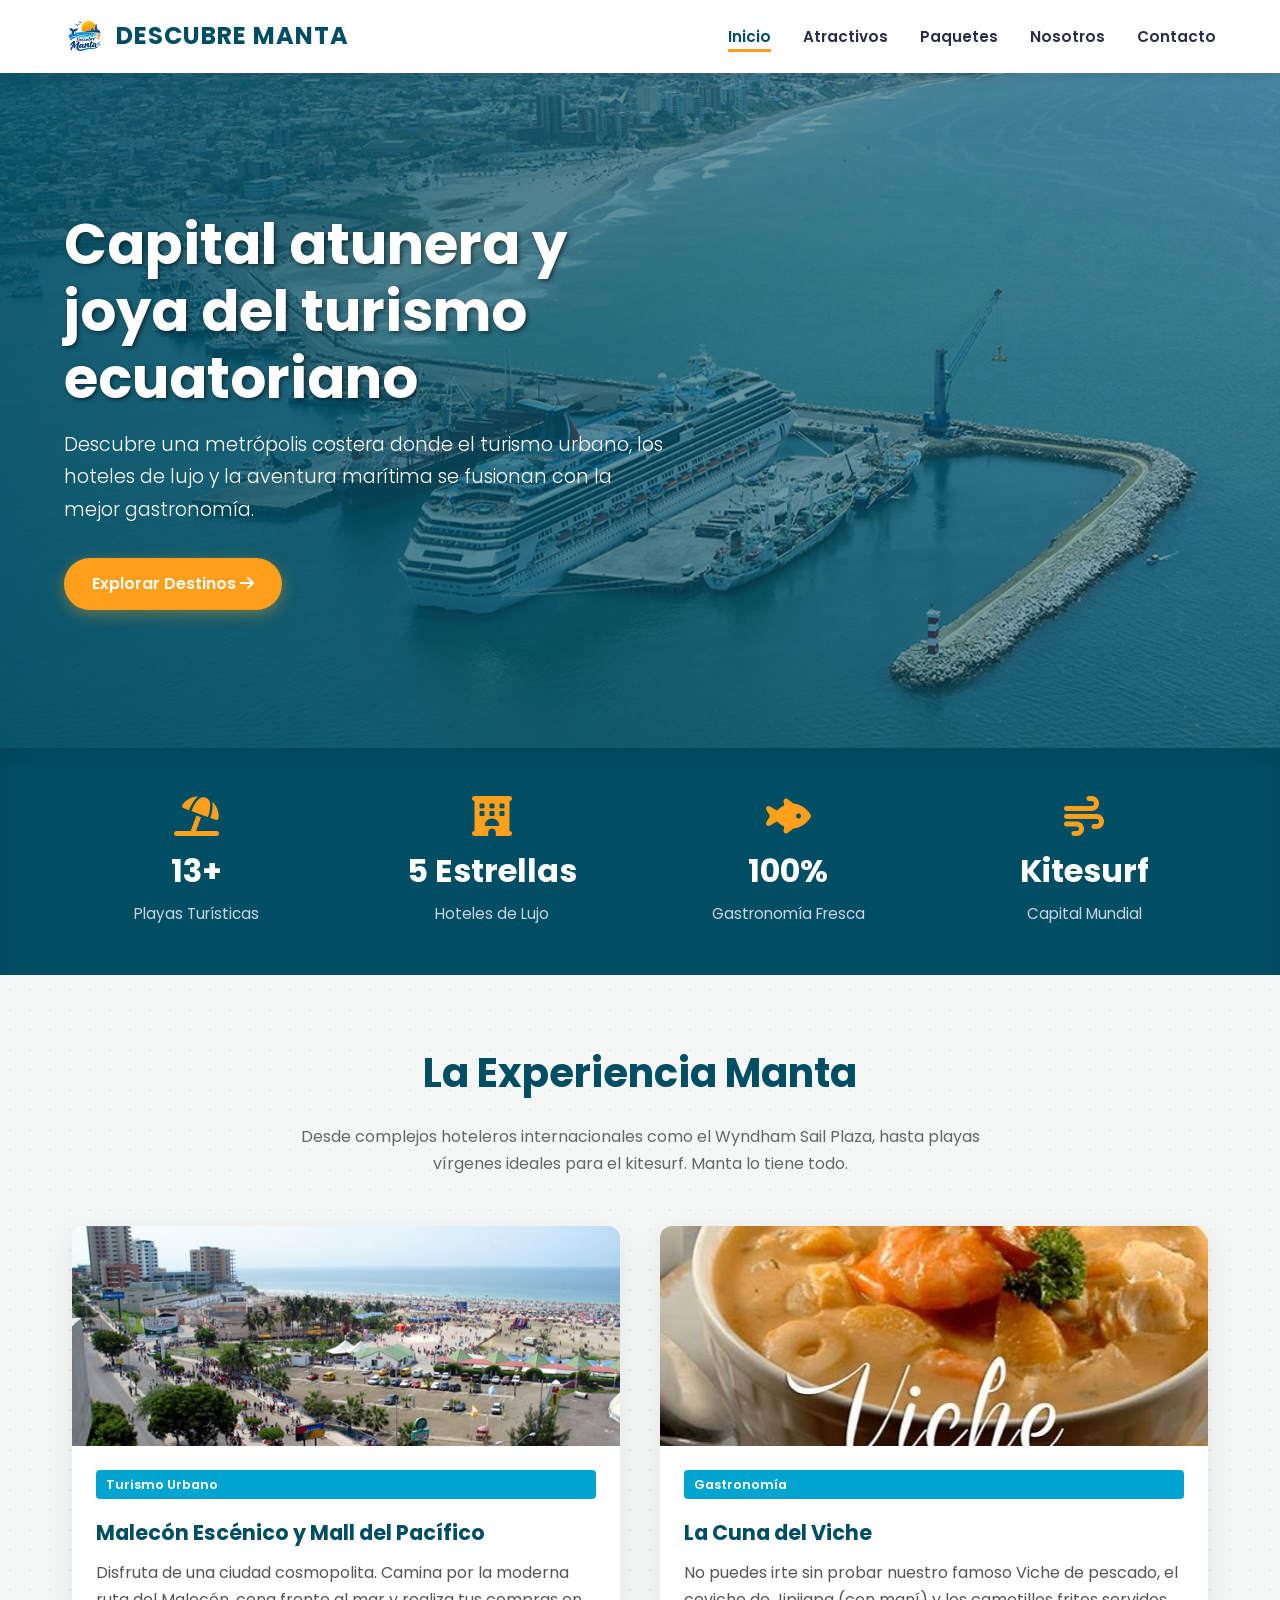
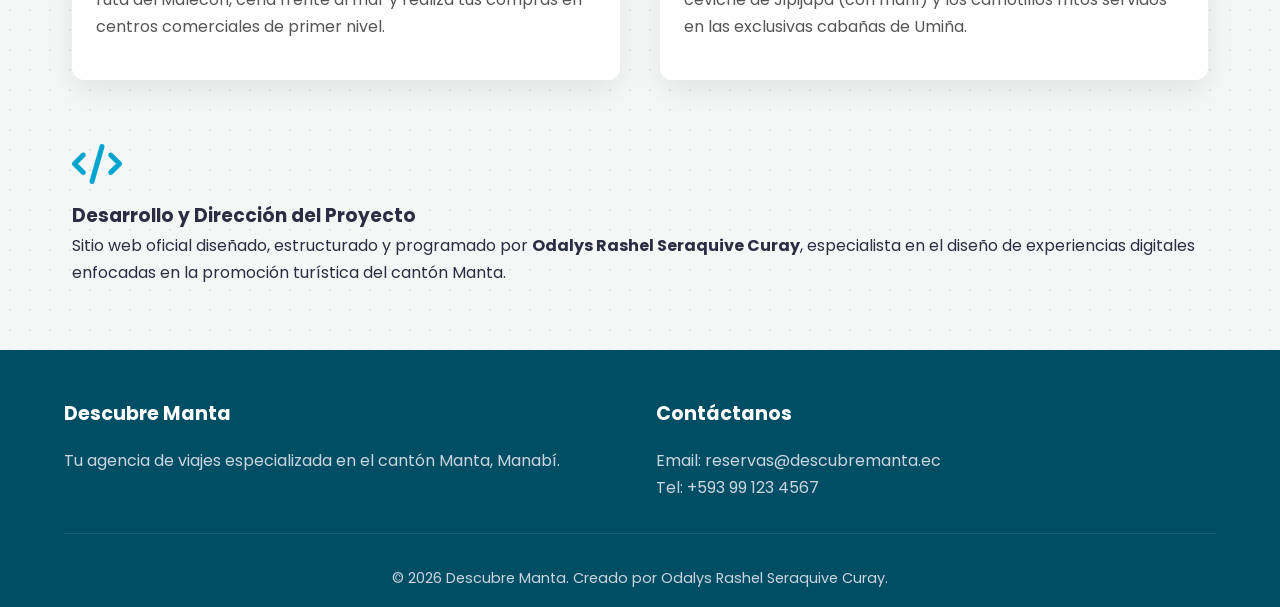
==== index.html @ a0514aec "Commit 1" ====
<!DOCTYPE html>
<html lang="es">
<head>
    <meta charset="UTF-8">
    <meta name="viewport" content="width=device-width, initial-scale=1.0">
    <title>Descubre Manta | La Puerta del Pacífico</title>
    <link rel="stylesheet" href="css/styles.css">
    <link rel="stylesheet" href="https://cdnjs.cloudflare.com/ajax/libs/font-awesome/6.4.0/css/all.min.css">
</head>
<body>
    <header>
        <div class="logo">
            <img src="images/logo.png" alt="Logo" width="40">
            <h1>Descubre Manta</h1>
        </div>
        <nav>
            <ul>
                <li><a href="index.html" class="activo">Inicio</a></li>
                <li><a href="destinos.html">Atractivos</a></li>
                <li><a href="servicios.html">Paquetes</a></li>
                <li><a href="nosotros.html">Nosotros</a></li>
                <li><a href="contacto.html">Contacto</a></li>
            </ul>
        </nav>
    </header>

    <main>
        <section class="hero">
            <div class="hero-content">
                <h2>Capital atunera y joya del turismo ecuatoriano</h2>
                <p>Descubre una metrópolis costera donde el turismo urbano, los hoteles de lujo y la aventura marítima se fusionan con la mejor gastronomía.</p>
                <a href="destinos.html" class="btn">Explorar Destinos <i class="fa-solid fa-arrow-right"></i></a>
            </div>
        </section>

        <!-- Franja de Estadísticas -->
        <section class="stats-banner">
            <div class="stat-item">
                <i class="fa-solid fa-umbrella-beach"></i>
                <h3>13+</h3>
                <p>Playas Turísticas</p>
            </div>
            <div class="stat-item">
                <i class="fa-solid fa-hotel"></i>
                <h3>5 Estrellas</h3>
                <p>Hoteles de Lujo</p>
            </div>
            <div class="stat-item">
                <i class="fa-solid fa-fish-fins"></i>
                <h3>100%</h3>
                <p>Gastronomía Fresca</p>
            </div>
            <div class="stat-item">
                <i class="fa-solid fa-wind"></i>
                <h3>Kitesurf</h3>
                <p>Capital Mundial</p>
            </div>
        </section>

        <section class="container">
            <h2 class="section-title">La Experiencia Manta</h2>
            <p class="section-subtitle">Desde complejos hoteleros internacionales como el Wyndham Sail Plaza, hasta playas vírgenes ideales para el kitesurf. Manta lo tiene todo.</p>
            
            <div class="grid-cards">
                <article class="card">
                    <div class="card-img"><img src="images/malecon.jpg" alt="Turismo Urbano"></div>
                    <div class="card-body">
                        <span class="card-tag">Turismo Urbano</span>
                        <h3>Malecón Escénico y Mall del Pacífico</h3>
                        <p>Disfruta de una ciudad cosmopolita. Camina por la moderna ruta del Malecón, cena frente al mar y realiza tus compras en centros comerciales de primer nivel.</p>
                    </div>
                </article>
                <article class="card">
                    <div class="card-img"><img src="images/viche.jpg" alt="Gastronomía"></div>
                    <div class="card-body">
                        <span class="card-tag">Gastronomía</span>
                        <h3>La Cuna del Viche</h3>
                        <p>No puedes irte sin probar nuestro famoso Viche de pescado, el ceviche de Jipijapa (con maní) y los camotillos fritos servidos en las exclusivas cabañas de Umiña.</p>
                    </div>
                </article>
            </div>
        </section>

        <!-- Sección Creadora del Proyecto -->
        <section class="creator-section container">
            <div class="creator-card">
                <i class="fa-solid fa-code" style="font-size: 2.5rem; color: var(--secondary-color); margin-bottom: 1rem;"></i>
                <h3>Desarrollo y Dirección del Proyecto</h3>
                <p>Sitio web oficial diseñado, estructurado y programado por <strong>Odalys Rashel Seraquive Curay</strong>, especialista en el diseño de experiencias digitales enfocadas en la promoción turística del cantón Manta.</p>
            </div>
        </section>
    </main>

    <footer>
        <div class="footer-grid">
            <div class="footer-col">
                <h4>Descubre Manta</h4>
                <p>Tu agencia de viajes especializada en el cantón Manta, Manabí.</p>
            </div>
            <div class="footer-col">
                <h4>Contáctanos</h4>
                <p>Email: reservas@descubremanta.ec</p>
                <p>Tel: +593 99 123 4567</p>
            </div>
        </div>
        <div class="footer-bottom">
            <p>&copy; 2026 Descubre Manta. Creado por Odalys Rashel Seraquive Curay.</p>
        </div>
    </footer>
</body>
</html>
---- css/styles.css ----
@import url('https://fonts.googleapis.com/css2?family=Poppins:wght@300;400;600;700&display=swap');

/* --- Reset y Variables Modernas --- */
* {
    margin: 0;
    padding: 0;
    box-sizing: border-box;
}

:root {
    --primary-color: #004e64; /* Azul océano profundo */
    --secondary-color: #00a5cf; /* Celeste agua */
    --accent-color: #ff9f1c; /* Naranja atardecer */
    --bg-light: #f8f9fa;
    --text-dark: #2b2d42;
    --white: #ffffff;
}

body {
    font-family: 'Poppins', sans-serif;
    background-color: var(--bg-light);
    color: var(--text-dark);
    line-height: 1.7;
}

/* --- Header y Menú (Flexbox avanzado) --- */
header {
    background-color: var(--white);
    box-shadow: 0 2px 10px rgba(0,0,0,0.1);
    position: sticky;
    top: 0;
    z-index: 1000;
    padding: 1rem 5%;
    display: flex;
    justify-content: space-between;
    align-items: center;
}

header .logo {
    display: flex;
    align-items: center;
    gap: 12px;
}

header .logo h1 {
    color: var(--primary-color);
    font-size: 1.5rem;
    font-weight: 700;
    text-transform: uppercase;
    letter-spacing: 1px;
}

nav ul {
    list-style: none;
    display: flex;
    gap: 2rem;
}

nav a {
    color: var(--text-dark);
    text-decoration: none;
    font-weight: 600;
    font-size: 0.95rem;
    position: relative;
    padding: 5px 0;
    transition: color 0.3s ease;
}

/* Efecto de subrayado animado (Pseudo-clases) */
nav a::after {
    content: '';
    position: absolute;
    bottom: 0;
    left: 0;
    width: 0%;
    height: 3px;
    background-color: var(--accent-color);
    transition: width 0.3s ease;
}

nav a:hover, nav a:focus {
    color: var(--primary-color);
}

nav a:hover::after, nav a:focus::after {
    width: 100%;
}

/* --- Hero Section (Impacto visual) --- */
.hero {
    background: linear-gradient(to right, rgba(0, 78, 100, 0.85), rgba(0, 78, 100, 0.4)), url('../images/hero.jpg') no-repeat center center/cover;
    height: 75vh;
    display: flex;
    align-items: center;
    padding: 0 5%;
}

.hero-content {
    max-width: 600px;
    color: var(--white);
}

.hero-content h2 {
    font-size: 3.5rem;
    line-height: 1.2;
    margin-bottom: 1rem;
    text-shadow: 2px 2px 4px rgba(0,0,0,0.5);
}

.hero-content p {
    font-size: 1.2rem;
    margin-bottom: 2rem;
    font-weight: 300;
}

.btn {
    display: inline-block;
    background-color: var(--accent-color);
    color: var(--white);
    padding: 12px 28px;
    border-radius: 30px;
    text-decoration: none;
    font-weight: 600;
    box-shadow: 0 4px 15px rgba(255, 159, 28, 0.4);
    transition: transform 0.3s, background 0.3s, box-shadow 0.3s;
}

.btn:hover {
    background-color: #e38d13;
    transform: translateY(-3px);
    box-shadow: 0 6px 20px rgba(255, 159, 28, 0.6);
}

/* --- Estructura General y Grid --- */
.container {
    max-width: 1200px;
    margin: 4rem auto;
    padding: 0 2rem;
}

.section-title {
    text-align: center;
    font-size: 2.5rem;
    color: var(--primary-color);
    margin-bottom: 1rem;
}

.section-subtitle {
    text-align: center;
    color: #666;
    margin-bottom: 3rem;
    max-width: 700px;
    margin-left: auto;
    margin-right: auto;
}

/* Grid de Tarjetas Profesionales */
.grid-cards {
    display: grid;
    grid-template-columns: repeat(auto-fit, minmax(320px, 1fr));
    gap: 2.5rem;
}

.card {
    background: var(--white);
    border-radius: 12px;
    overflow: hidden;
    box-shadow: 0 10px 30px rgba(0,0,0,0.08);
    transition: all 0.4s ease;
    display: flex;
    flex-direction: column;
}

.card:hover {
    transform: translateY(-10px);
    box-shadow: 0 15px 40px rgba(0,0,0,0.12);
}

.card-img {
    height: 220px;
    overflow: hidden;
}

.card-img img {
    width: 100%;
    height: 100%;
    object-fit: cover;
    transition: transform 0.5s ease;
}

.card:hover .card-img img {
    transform: scale(1.1); /* Efecto zoom al pasar el mouse */
}

.card-body {
    padding: 1.5rem;
    flex-grow: 1;
    display: flex;
    flex-direction: column;
}

.card-body h3 {
    color: var(--primary-color);
    margin-bottom: 0.5rem;
    font-size: 1.3rem;
}

.card-tag {
    display: inline-block;
    background: var(--secondary-color);
    color: var(--white);
    font-size: 0.8rem;
    padding: 4px 10px;
    border-radius: 4px;
    margin-bottom: 1rem;
    font-weight: 600;
}

.card-body p {
    color: #555;
    margin-bottom: 1rem;
    flex-grow: 1;
}

.price {
    font-size: 1.4rem;
    color: var(--accent-color);
    font-weight: 700;
    margin-top: 1rem;
    border-top: 1px solid #eee;
    padding-top: 1rem;
}

/* --- Nosotros Layout --- */
.nosotros-grid {
    display: grid;
    grid-template-columns: 1fr 1fr;
    gap: 4rem;
    align-items: center;
}
.nosotros-text ul {
    list-style-type: none;
}
.nosotros-text ul li {
    background: url('data:image/svg+xml;utf8,<svg xmlns="http://www.w3.org/2000/svg" viewBox="0 0 24 24" fill="%2300a5cf"><path d="M9 16.2L4.8 12l-1.4 1.4L9 19 21 7l-1.4-1.4L9 16.2z"/></svg>') no-repeat left center;
    background-size: 20px;
    padding-left: 30px;
    margin-bottom: 10px;
}

/* --- Formulario Premium --- */
.form-container {
    background: var(--white);
    padding: 3rem;
    border-radius: 12px;
    box-shadow: 0 10px 40px rgba(0,0,0,0.08);
    max-width: 800px;
    margin: 0 auto;
}

.form-grid {
    display: grid;
    grid-template-columns: 1fr 1fr;
    gap: 1.5rem;
}

.form-group.full-width {
    grid-column: 1 / -1;
}

.form-group label {
    display: block;
    margin-bottom: 0.5rem;
    color: var(--primary-color);
    font-weight: 600;
    font-size: 0.9rem;
}

.form-group input, .form-group select, .form-group textarea {
    width: 100%;
    padding: 12px 15px;
    border: 2px solid #e1e5eb;
    border-radius: 8px;
    font-family: 'Poppins', sans-serif;
    font-size: 1rem;
    transition: all 0.3s ease;
    background-color: #fafbfc;
}

.form-group input:focus, .form-group select:focus, .form-group textarea:focus {
    outline: none;
    border-color: var(--secondary-color);
    background-color: var(--white);
    box-shadow: 0 0 0 4px rgba(0, 165, 207, 0.1);
}

.btn-submit {
    width: 100%;
    background-color: var(--primary-color);
    color: var(--white);
    border: none;
    padding: 15px;
    font-size: 1.1rem;
    border-radius: 8px;
    cursor: pointer;
    font-weight: 700;
    transition: background 0.3s;
}

.btn-submit:hover {
    background-color: var(--secondary-color);
}

/* --- Footer --- */
footer {
    background-color: var(--primary-color);
    color: #cbd5e1;
    padding: 3rem 5% 1rem;
    margin-top: 4rem;
}
.footer-grid {
    display: grid;
    grid-template-columns: repeat(auto-fit, minmax(250px, 1fr));
    gap: 2rem;
    margin-bottom: 2rem;
    border-bottom: 1px solid rgba(255,255,255,0.1);
    padding-bottom: 2rem;
}
.footer-col h4 {
    color: var(--white);
    margin-bottom: 1rem;
    font-size: 1.2rem;
}
.footer-bottom {
    text-align: center;
    font-size: 0.9rem;
}

/* --- Media Queries (Responsividad Total) --- */
@media (max-width: 992px) {
    .nosotros-grid {
        grid-template-columns: 1fr;
    }
}

@media (max-width: 768px) {
    header {
        flex-direction: column;
        gap: 1rem;
        padding: 1rem;
    }
    nav ul {
        flex-wrap: wrap;
        justify-content: center;
        gap: 1rem;
    }
    .hero-content h2 {
        font-size: 2.2rem;
    }
    .form-grid {
        grid-template-columns: 1fr; /* El formulario pasa a 1 columna */
    }
    .form-container {
        padding: 1.5rem;
    }
}
/* --- Nuevos Estilos para llenar el "Vacío" Visual --- */

/* Cinta decorativa en las tarjetas (Badge) */
.card-img {
    position: relative;
}
.badge {
    position: absolute;
    top: 20px;
    right: -35px;
    background: var(--accent-color);
    color: var(--white);
    padding: 5px 40px;
    transform: rotate(45deg);
    font-size: 0.85rem;
    font-weight: 700;
    box-shadow: 0 4px 10px rgba(0,0,0,0.3);
    z-index: 2;
    text-transform: uppercase;
    letter-spacing: 1px;
}

/* Listas con íconos en los paquetes */
.lista-servicios {
    list-style: none;
    margin: 1rem 0;
    padding: 0;
    flex-grow: 1;
}
.lista-servicios li {
    font-size: 0.9rem;
    color: #444;
    margin-bottom: 0.8rem;
    display: flex;
    align-items: center;
    gap: 10px;
}
.lista-servicios i {
    color: var(--secondary-color);
    font-size: 1.1rem;
    width: 20px;
    text-align: center;
}

/* Footer de la tarjeta y Botones Outline */
.card-footer {
    border-top: 1px solid #eee;
    padding-top: 1rem;
    margin-top: 1rem;
}
.card-footer .price {
    margin-top: 0;
    border: none;
    padding: 0;
    margin-bottom: 1rem;
}
.card-footer small {
    font-size: 0.8rem;
    color: #888;
    font-weight: normal;
}
.btn-outline {
    display: block;
    text-align: center;
    border: 2px solid var(--secondary-color);
    color: var(--secondary-color);
    padding: 10px;
    border-radius: 6px;
    text-decoration: none;
    font-weight: 600;
    transition: all 0.3s ease;
}
.btn-outline:hover {
    background-color: var(--secondary-color);
    color: var(--white);
    box-shadow: 0 5px 15px rgba(0, 165, 207, 0.3);
}

/* Fondo sutil para toda la página (Rompe la monotonía del blanco) */
body {
    background-color: #f4f7f6;
    background-image: radial-gradient(#e2e8f0 1px, transparent 1px);
    background-size: 20px 20px; /* Crea un patrón de puntitos muy elegante y sutil */
}

/* Mejoras en el Header */
nav a.activo {
    color: var(--primary-color);
}
nav a.activo::after {
    width: 100%;
}
/* --- Franja de Estadísticas (Llena el espacio vacío) --- */
.stats-banner {
    background-color: var(--primary-color);
    color: var(--white);
    display: grid;
    grid-template-columns: repeat(auto-fit, minmax(200px, 1fr));
    gap: 2rem;
    padding: 3rem 5%;
    text-align: center;
    box-shadow: inset 0 10px 20px rgba(0,0,0,0.1);
}

.stat-item i {
    font-size: 2.5rem;
    color: var(--accent-color);
    margin-bottom: 0.5rem;
}

.stat-item h3 {
    font-size: 2rem;
    font-weight: 700;
    margin-bottom: 0.2rem;
}

.stat-item p {
    font-size: 0.95rem;
    color: #cbd5e1;
}
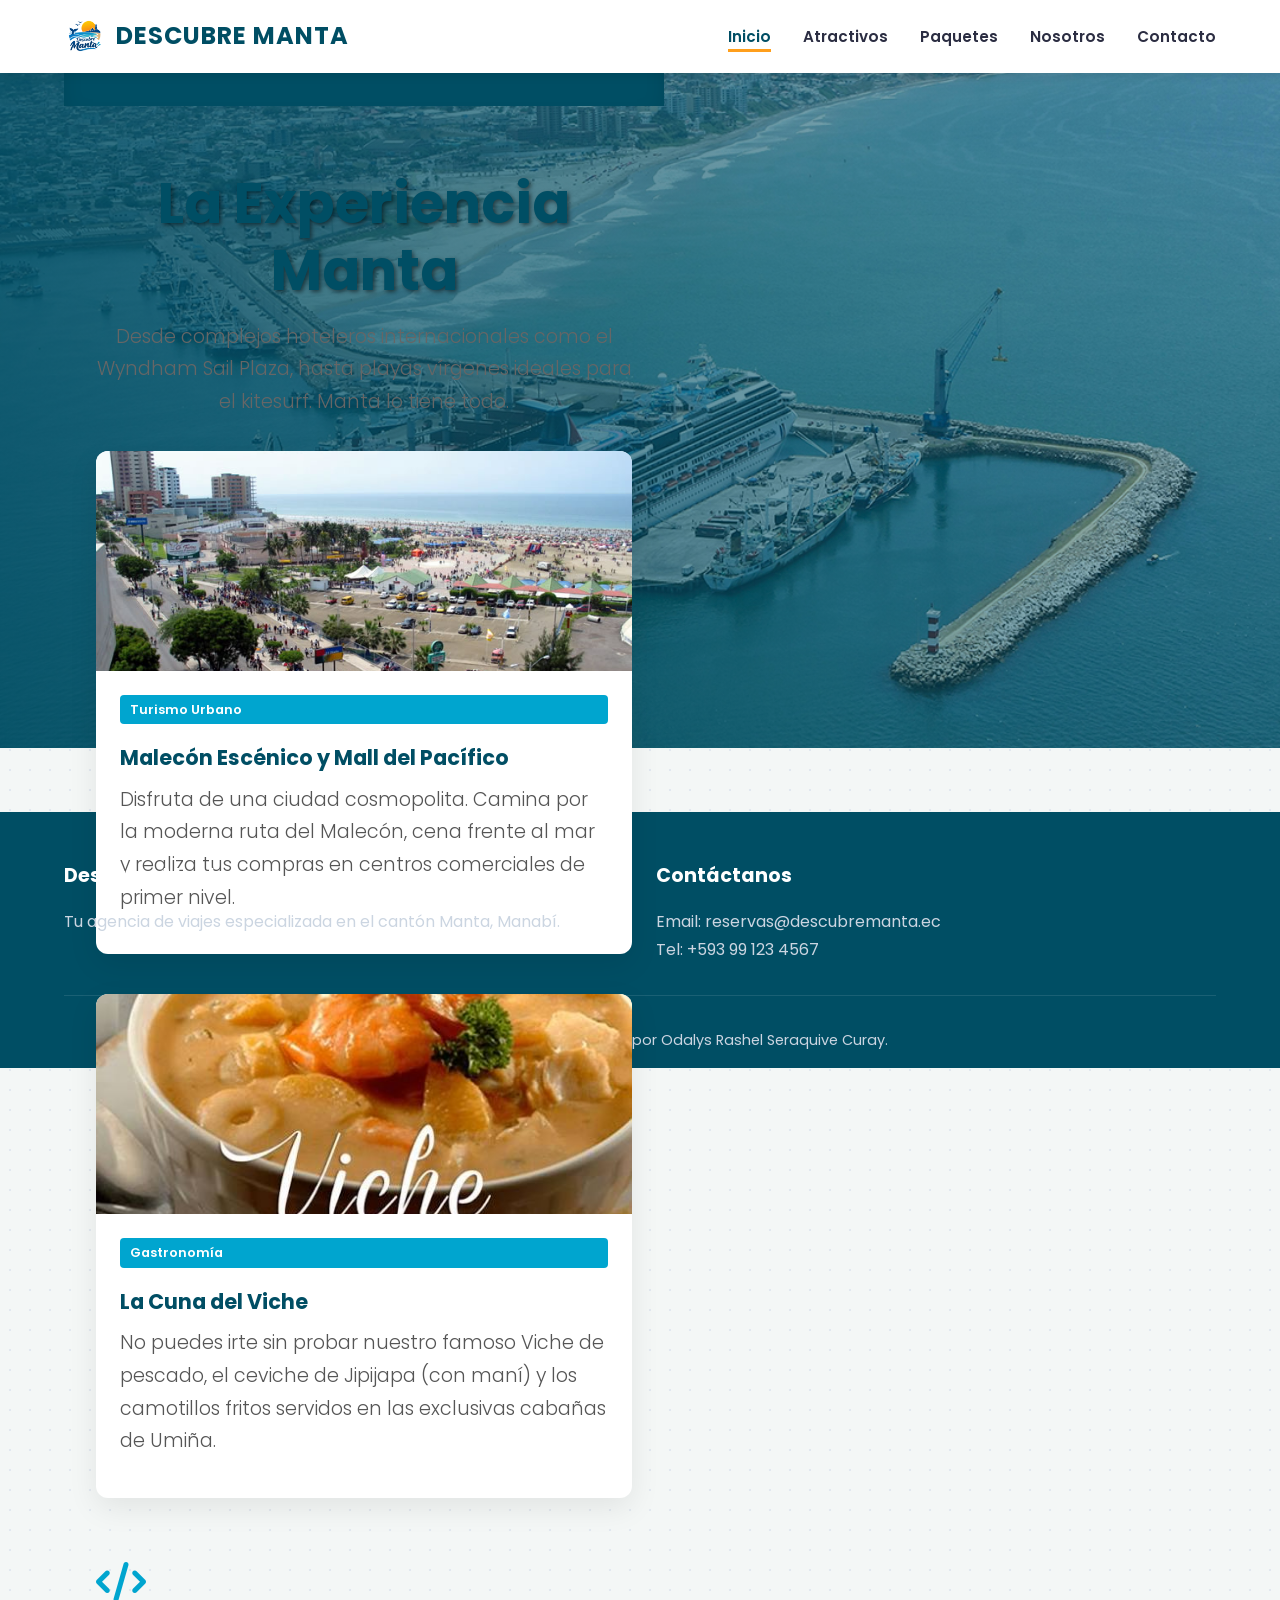
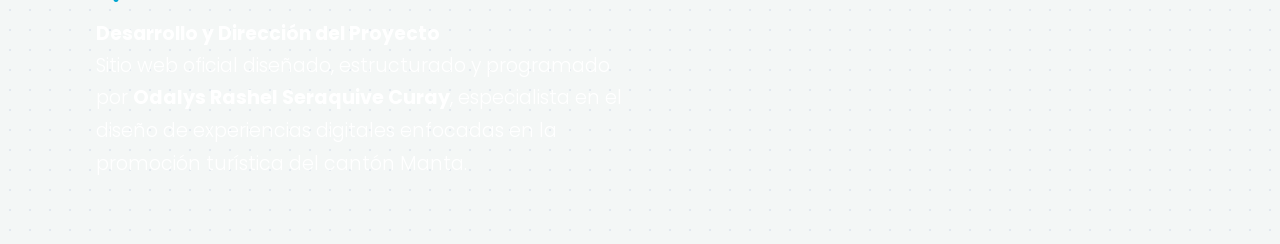
==== commit c93146d7: "Inclusion Eslogan" ====
--- a/index.html
+++ b/index.html
@@ -27,6 +27,10 @@
     <main>
         <section class="hero">
             <div class="hero-content">
+                <section class="hero">
+            <div class="hero-content">
+                <!-- Aquí agregamos el eslogan -->
+                <h3 class="eslogan-principal">"Manta: Tu puerta al Pacífico, donde el mar y la aventura te esperan"</h3>
                 <h2>Capital atunera y joya del turismo ecuatoriano</h2>
                 <p>Descubre una metrópolis costera donde el turismo urbano, los hoteles de lujo y la aventura marítima se fusionan con la mejor gastronomía.</p>
                 <a href="destinos.html" class="btn">Explorar Destinos <i class="fa-solid fa-arrow-right"></i></a>
@@ -108,4 +112,4 @@
         </div>
     </footer>
 </body>
-</html>+</html>
--- a/css/styles.css
+++ b/css/styles.css
@@ -483,4 +483,14 @@
 .stat-item p {
     font-size: 0.95rem;
     color: #cbd5e1;
-}
+    }
+/* --- Eslogan Principal --- */
+.eslogan-principal {
+    font-size: 1.5rem;
+    color: #ffb703; /* Un color amarillo/naranja cálido y llamativo */
+    font-style: italic;
+    font-weight: 600;
+    margin-bottom: 15px;
+    letter-spacing: 1px;
+    text-shadow: 2px 2px 5px rgba(0, 0, 0, 0.7);
+}
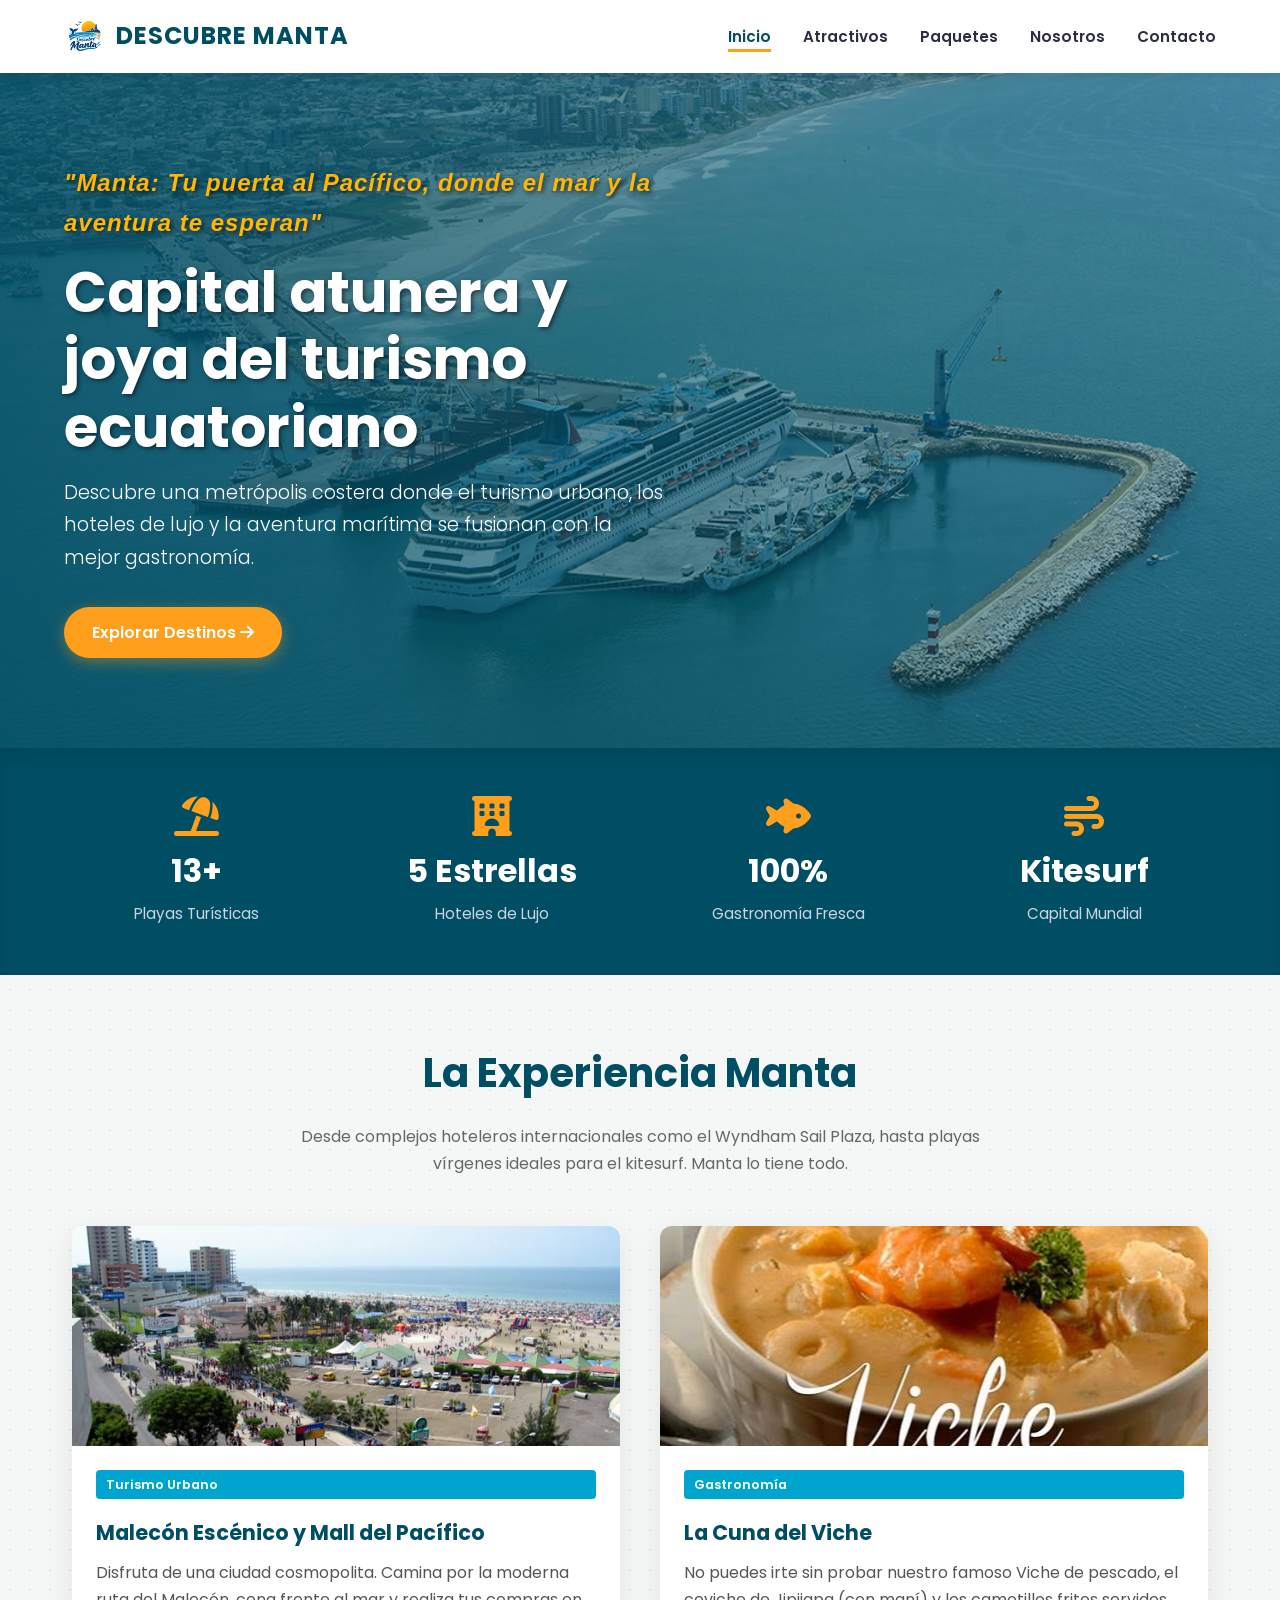
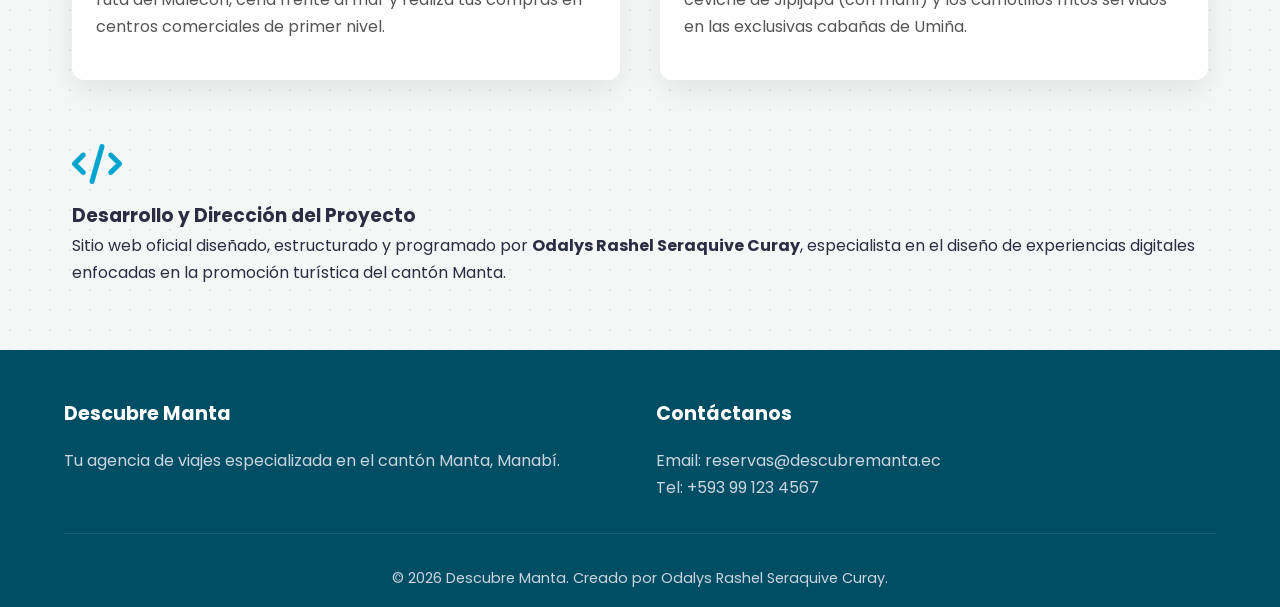
==== commit ee140e4c: "arreglando el desfase grafico" ====
--- a/index.html
+++ b/index.html
@@ -26,15 +26,12 @@
 
     <main>
         <section class="hero">
-            <div class="hero-content">
-                <section class="hero">
-            <div class="hero-content">
-                <!-- Aquí agregamos el eslogan -->
-                <h3 class="eslogan-principal">"Manta: Tu puerta al Pacífico, donde el mar y la aventura te esperan"</h3>
-                <h2>Capital atunera y joya del turismo ecuatoriano</h2>
-                <p>Descubre una metrópolis costera donde el turismo urbano, los hoteles de lujo y la aventura marítima se fusionan con la mejor gastronomía.</p>
-                <a href="destinos.html" class="btn">Explorar Destinos <i class="fa-solid fa-arrow-right"></i></a>
-            </div>
+        <div class="hero-content">
+            <h3 class="eslogan-principal">"Manta: Tu puerta al Pacífico, donde el mar y la aventura te esperan"</h3>
+            <h2>Capital atunera y joya del turismo ecuatoriano</h2>
+            <p>Descubre una metrópolis costera donde el turismo urbano, los hoteles de lujo y la aventura marítima se fusionan con la mejor gastronomía.</p>
+            <a href="destinos.html" class="btn">Explorar Destinos <i class="fa-solid fa-arrow-right"></i></a>
+        </div>
         </section>
 
         <!-- Franja de Estadísticas -->
